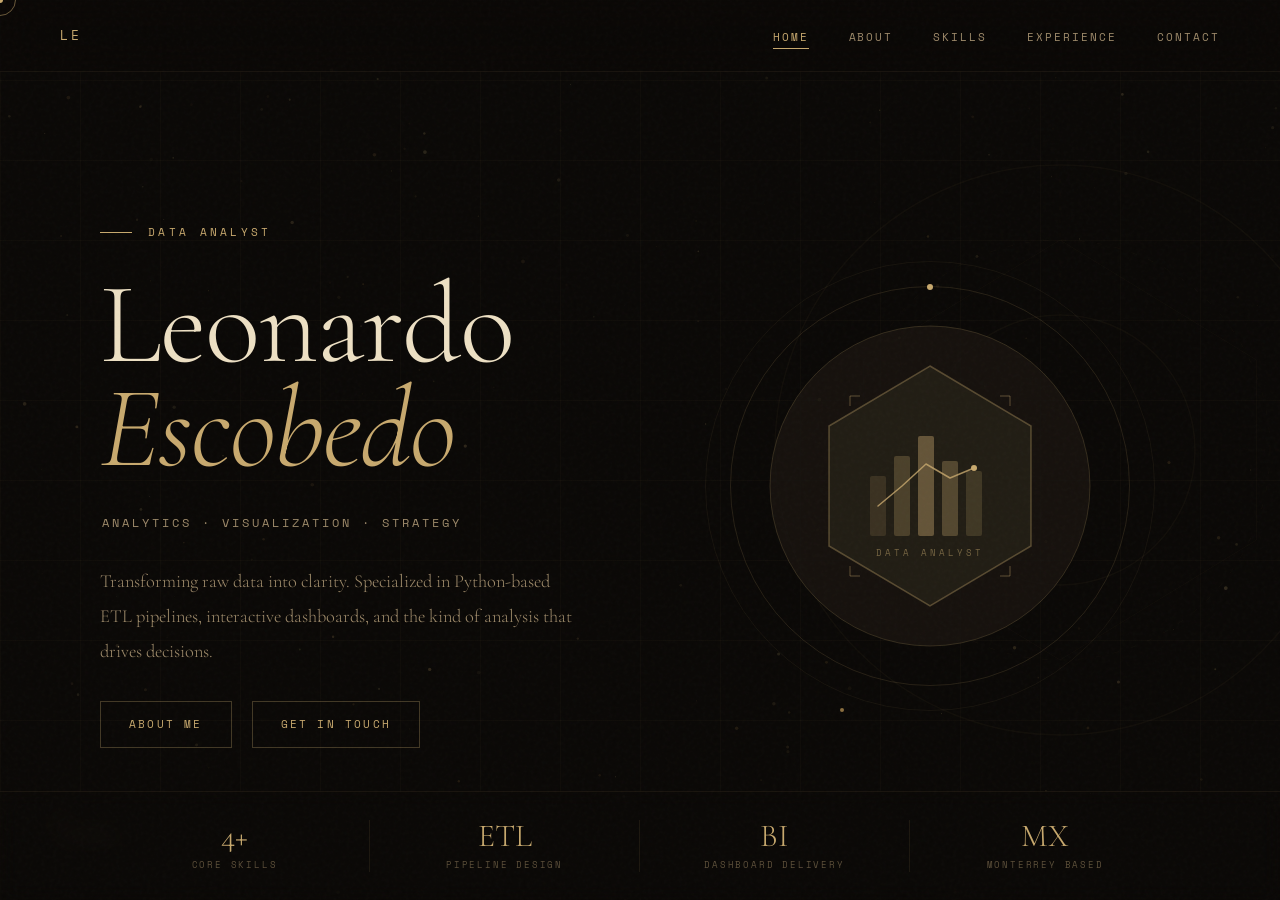
==== index.html @ c77898d9 "init: portafolio" ====
<!DOCTYPE html>
<html lang="en">
<head>
  <meta charset="UTF-8" />
  <meta name="viewport" content="width=device-width, initial-scale=1.0" />
  <title>Leonardo Escobedo — Data Analyst</title>
  <link rel="stylesheet" href="style.css" />
  <style>
    .hero-section {
      min-height: 100vh;
      display: flex;
      align-items: center;
      position: relative;
      overflow: hidden;
      padding-top: var(--nav-height);
    }

    /* large decorative glyph */
    .hero-bg-glyph {
      position: absolute;
      right: -80px;
      top: 50%;
      transform: translateY(-50%);
      width: 600px;
      height: 600px;
      opacity: 0.04;
      pointer-events: none;
      z-index: 1;
    }

    .hero-content {
      position: relative;
      z-index: 3;
      max-width: 1200px;
      margin: 0 auto;
      padding: 0 60px;
      display: grid;
      grid-template-columns: 1fr 1fr;
      gap: 80px;
      align-items: center;
      width: 100%;
    }

    .hero-left {
      display: flex;
      flex-direction: column;
      gap: 32px;
    }

    .hero-eyebrow {
      font-family: var(--font-mono);
      font-size: 11px;
      letter-spacing: 0.3em;
      text-transform: uppercase;
      color: var(--sand);
      display: flex;
      align-items: center;
      gap: 16px;
    }

    .hero-eyebrow::before {
      content: '';
      display: block;
      width: 32px;
      height: 1px;
      background: var(--sand);
    }

    .hero-name {
      font-family: var(--font-serif);
      font-weight: 300;
      font-size: clamp(4rem, 9vw, 8rem);
      line-height: 0.9;
      color: var(--text-primary);
      letter-spacing: -0.01em;
    }

    .hero-name em {
      font-style: italic;
      color: var(--sand);
    }

    .hero-title {
      font-family: var(--font-mono);
      font-size: 12px;
      letter-spacing: 0.25em;
      text-transform: uppercase;
      color: var(--text-secondary);
      padding-left: 2px;
    }

    .hero-desc {
      font-family: var(--font-serif);
      font-size: 1.15rem;
      color: var(--text-secondary);
      line-height: 1.9;
      max-width: 480px;
    }

    .hero-cta {
      display: flex;
      gap: 20px;
      flex-wrap: wrap;
    }

    /* geometric avatar */
    .hero-right {
      display: flex;
      justify-content: center;
      align-items: center;
      position: relative;
    }

    .geo-avatar {
      position: relative;
      width: 340px;
      height: 340px;
    }

    .geo-avatar svg {
      width: 100%;
      height: 100%;
    }

    /* orbiting ring */
    .orbit-ring {
      position: absolute;
      inset: -30px;
      border: 1px solid rgba(200, 169, 110, 0.15);
      border-radius: 50%;
      animation: orbit 18s linear infinite;
    }

    .orbit-ring::after {
      content: '';
      position: absolute;
      width: 6px;
      height: 6px;
      background: var(--sand);
      border-radius: 50%;
      top: -3px;
      left: 50%;
      transform: translateX(-50%);
    }

    .orbit-ring-2 {
      position: absolute;
      inset: -55px;
      border: 1px solid rgba(200, 169, 110, 0.07);
      border-radius: 50%;
      animation: orbit 28s linear infinite reverse;
    }

    .orbit-ring-2::after {
      content: '';
      position: absolute;
      width: 4px;
      height: 4px;
      background: var(--sand-dim);
      border-radius: 50%;
      bottom: -2px;
      left: 30%;
    }

    @keyframes orbit {
      from { transform: rotate(0deg); }
      to   { transform: rotate(360deg); }
    }

    /* scroll hint */
    .scroll-hint {
      position: absolute;
      bottom: 40px;
      left: 60px;
      font-family: var(--font-mono);
      font-size: 10px;
      letter-spacing: 0.2em;
      text-transform: uppercase;
      color: var(--text-dim);
      display: flex;
      align-items: center;
      gap: 12px;
      z-index: 3;
    }

    .scroll-hint-line {
      width: 1px;
      height: 48px;
      background: linear-gradient(to bottom, var(--sand-dim), transparent);
      animation: scrollPulse 2s ease-in-out infinite;
    }

    @keyframes scrollPulse {
      0%, 100% { opacity: 0.4; }
      50% { opacity: 1; }
    }

    /* hero entrance animation */
    .hero-eyebrow  { animation: fadeUp 0.8s ease both 0.2s; }
    .hero-name     { animation: fadeUp 0.9s ease both 0.35s; }
    .hero-title    { animation: fadeUp 0.8s ease both 0.5s; }
    .hero-desc     { animation: fadeUp 0.8s ease both 0.65s; }
    .hero-cta      { animation: fadeUp 0.8s ease both 0.8s; }
    .geo-avatar    { animation: fadeIn 1.2s ease both 0.5s; }

    @keyframes fadeUp {
      from { opacity: 0; transform: translateY(28px); }
      to   { opacity: 1; transform: translateY(0); }
    }

    @keyframes fadeIn {
      from { opacity: 0; }
      to   { opacity: 1; }
    }

    /* stat strip */
    .stat-strip {
      position: absolute;
      bottom: 0;
      left: 0;
      right: 0;
      border-top: 1px solid rgba(200, 169, 110, 0.08);
      background: rgba(10, 8, 6, 0.5);
      backdrop-filter: blur(10px);
      display: flex;
      justify-content: center;
      z-index: 3;
    }

    .stat-strip-inner {
      max-width: 1200px;
      width: 100%;
      padding: 28px 60px;
      display: grid;
      grid-template-columns: repeat(4, 1fr);
      gap: 0;
    }

    .stat-item {
      text-align: center;
      padding: 0 20px;
      border-right: 1px solid rgba(200, 169, 110, 0.1);
      animation: fadeUp 0.8s ease both;
    }

    .stat-item:last-child { border-right: none; }
    .stat-item:nth-child(1) { animation-delay: 1s; }
    .stat-item:nth-child(2) { animation-delay: 1.1s; }
    .stat-item:nth-child(3) { animation-delay: 1.2s; }
    .stat-item:nth-child(4) { animation-delay: 1.3s; }

    .stat-number {
      font-family: var(--font-serif);
      font-size: 2rem;
      color: var(--sand);
      font-weight: 300;
      display: block;
      line-height: 1;
    }

    .stat-label {
      font-family: var(--font-mono);
      font-size: 9px;
      letter-spacing: 0.2em;
      text-transform: uppercase;
      color: var(--text-dim);
      margin-top: 6px;
      display: block;
    }

    @media (max-width: 768px) {
      .hero-content { grid-template-columns: 1fr; gap: 40px; padding: 0 24px; }
      .hero-right { display: none; }
      .stat-strip-inner { grid-template-columns: repeat(2, 1fr); padding: 20px 24px; }
      .scroll-hint { left: 24px; }
    }
  </style>
</head>
<body>

  <!-- Cursor -->
  <div class="cursor cursor-dot" style="position:fixed;z-index:9999;pointer-events:none;"></div>
  <div class="cursor cursor-ring" style="position:fixed;z-index:9998;pointer-events:none;"></div>

  <!-- Sand particles -->
  <canvas id="sand-canvas"></canvas>

  <!-- Navigation -->
  <nav>
    <a href="index.html" class="nav-logo">LE</a>
    <ul class="nav-links">
      <li><a href="index.html">Home</a></li>
      <li><a href="about.html">About</a></li>
      <li><a href="skills.html">Skills</a></li>
      <li><a href="experience.html">Experience</a></li>
      <li><a href="contact.html">Contact</a></li>
    </ul>
  </nav>

  <!-- Hero -->
  <section class="hero-section page">
    <div class="grid-bg"></div>

    <!-- decorative SVG glyph background -->
    <svg class="hero-bg-glyph" viewBox="0 0 400 400" fill="none" xmlns="http://www.w3.org/2000/svg">
      <circle cx="200" cy="200" r="190" stroke="#C8A96E" stroke-width="1"/>
      <circle cx="200" cy="200" r="140" stroke="#C8A96E" stroke-width="0.5" stroke-dasharray="4 8"/>
      <circle cx="200" cy="200" r="90"  stroke="#C8A96E" stroke-width="1"/>
      <line x1="10" y1="200" x2="390" y2="200" stroke="#C8A96E" stroke-width="0.5" stroke-dasharray="3 6"/>
      <line x1="200" y1="10" x2="200" y2="390" stroke="#C8A96E" stroke-width="0.5" stroke-dasharray="3 6"/>
      <polygon points="200,60 331,140 331,260 200,340 69,260 69,140" stroke="#C8A96E" stroke-width="0.5" fill="none"/>
    </svg>

    <div class="hero-content">
      <div class="hero-left">
        <span class="hero-eyebrow">Data Analyst</span>
        <h1 class="hero-name">Leonardo<br><em>Escobedo</em></h1>
        <span class="hero-title">Analytics · Visualization · Strategy</span>
        <p class="hero-desc">
          Transforming raw data into clarity. Specialized in Python-based ETL pipelines,
          interactive dashboards, and the kind of analysis that drives decisions.
        </p>
        <div class="hero-cta">
          <a href="about.html" class="btn"><span>About me</span></a>
          <a href="contact.html" class="btn"><span>Get in touch</span></a>
        </div>
      </div>

      <div class="hero-right">
        <div class="geo-avatar">
          <div class="orbit-ring"></div>
          <div class="orbit-ring-2"></div>
          <svg viewBox="0 0 340 340" fill="none" xmlns="http://www.w3.org/2000/svg">
            <!-- background circle -->
            <circle cx="170" cy="170" r="160" fill="rgba(26,21,16,0.8)" stroke="rgba(200,169,110,0.2)" stroke-width="1"/>
            <!-- inner hexagon -->
            <polygon points="170,50 271,110 271,230 170,290 69,230 69,110"
              fill="rgba(35,30,22,0.9)" stroke="rgba(200,169,110,0.35)" stroke-width="1.5"/>
            <!-- data bars decorative -->
            <rect x="110" y="160" width="16" height="60" fill="rgba(200,169,110,0.15)" rx="2"/>
            <rect x="134" y="140" width="16" height="80" fill="rgba(200,169,110,0.25)" rx="2"/>
            <rect x="158" y="120" width="16" height="100" fill="rgba(200,169,110,0.4)" rx="2"/>
            <rect x="182" y="145" width="16" height="75" fill="rgba(200,169,110,0.3)" rx="2"/>
            <rect x="206" y="155" width="16" height="65" fill="rgba(200,169,110,0.18)" rx="2"/>
            <!-- trend line -->
            <polyline points="118,190 142,170 166,148 190,162 214,152"
              stroke="rgba(200,169,110,0.8)" stroke-width="1.5" fill="none" stroke-linecap="round" stroke-linejoin="round"/>
            <!-- dot on trend line -->
            <circle cx="214" cy="152" r="3" fill="var(--sand)"/>
            <!-- label -->
            <text x="170" y="240" text-anchor="middle"
              font-family="'Space Mono', monospace" font-size="9" fill="rgba(200,169,110,0.5)" letter-spacing="3">DATA ANALYST</text>
            <!-- corner marks -->
            <line x1="90" y1="80" x2="100" y2="80" stroke="rgba(200,169,110,0.4)" stroke-width="1"/>
            <line x1="90" y1="80" x2="90" y2="90" stroke="rgba(200,169,110,0.4)" stroke-width="1"/>
            <line x1="250" y1="80" x2="240" y2="80" stroke="rgba(200,169,110,0.4)" stroke-width="1"/>
            <line x1="250" y1="80" x2="250" y2="90" stroke="rgba(200,169,110,0.4)" stroke-width="1"/>
            <line x1="90" y1="260" x2="100" y2="260" stroke="rgba(200,169,110,0.4)" stroke-width="1"/>
            <line x1="90" y1="260" x2="90" y2="250" stroke="rgba(200,169,110,0.4)" stroke-width="1"/>
            <line x1="250" y1="260" x2="240" y2="260" stroke="rgba(200,169,110,0.4)" stroke-width="1"/>
            <line x1="250" y1="260" x2="250" y2="250" stroke="rgba(200,169,110,0.4)" stroke-width="1"/>
          </svg>
        </div>
      </div>
    </div>

    <!-- scroll hint -->
    <div class="scroll-hint">
      <div class="scroll-hint-line"></div>
      Scroll
    </div>

    <!-- stat strip -->
    <div class="stat-strip">
      <div class="stat-strip-inner">
        <div class="stat-item">
          <span class="stat-number">4+</span>
          <span class="stat-label">Core Skills</span>
        </div>
        <div class="stat-item">
          <span class="stat-number">ETL</span>
          <span class="stat-label">Pipeline Design</span>
        </div>
        <div class="stat-item">
          <span class="stat-number">BI</span>
          <span class="stat-label">Dashboard Delivery</span>
        </div>
        <div class="stat-item">
          <span class="stat-number">MX</span>
          <span class="stat-label">Monterrey Based</span>
        </div>
      </div>
    </div>
  </section>

  <script src="main.js"></script>
  <script>
    // cursor elements for main.js compatibility
    const cursorDot  = document.querySelector('.cursor-dot');
    const cursorRing = document.querySelector('.cursor-ring');
    document.addEventListener('mousemove', e => {
      cursorDot.style.left  = e.clientX + 'px';
      cursorDot.style.top   = e.clientY + 'px';
    });
  </script>
</body>
</html>
---- style.css ----
@import url('https://fonts.googleapis.com/css2?family=Cormorant+Garamond:ital,wght@0,300;0,400;0,600;1,300;1,400&family=Syne:wght@400;600;700;800&family=Space+Mono:wght@400;700&display=swap');

:root {
  --sand: #C8A96E;
  --sand-light: #E2C98A;
  --sand-pale: #F0DEB8;
  --sand-dim: #8B6E3F;
  --obsidian: #0A0806;
  --deep: #110E09;
  --surface: #1A1510;
  --surface2: #231E16;
  --surface3: #2E271C;
  --text-primary: #EDE0C4;
  --text-secondary: #9E8A6A;
  --text-dim: #5C4F3A;
  --accent: #C8A96E;
  --glow: rgba(200, 169, 110, 0.15);

  --font-display: 'Syne', sans-serif;
  --font-serif: 'Cormorant Garamond', serif;
  --font-mono: 'Space Mono', monospace;

  --nav-height: 72px;
  --transition: 0.4s cubic-bezier(0.25, 0.46, 0.45, 0.94);
}

*, *::before, *::after {
  margin: 0;
  padding: 0;
  box-sizing: border-box;
}

html {
  scroll-behavior: smooth;
}

body {
  background-color: var(--obsidian);
  color: var(--text-primary);
  font-family: var(--font-display);
  font-size: 16px;
  line-height: 1.6;
  overflow-x: hidden;
  cursor: none;
}

/* ── CUSTOM CURSOR ── */
.cursor {
  position: fixed;
  pointer-events: none;
  z-index: 9999;
}
.cursor-dot {
  width: 6px;
  height: 6px;
  background: var(--sand);
  border-radius: 50%;
  transform: translate(-50%, -50%);
  transition: transform 0.1s;
}
.cursor-ring {
  width: 32px;
  height: 32px;
  border: 1px solid rgba(200, 169, 110, 0.5);
  border-radius: 50%;
  transform: translate(-50%, -50%);
  transition: all 0.25s ease;
}
body:has(a:hover) .cursor-ring,
body:has(button:hover) .cursor-ring {
  width: 48px;
  height: 48px;
  border-color: var(--sand);
  background: rgba(200, 169, 110, 0.08);
}

/* ── NOISE OVERLAY ── */
body::before {
  content: '';
  position: fixed;
  inset: 0;
  background-image: url("data:image/svg+xml,%3Csvg viewBox='0 0 256 256' xmlns='http://www.w3.org/2000/svg'%3E%3Cfilter id='noise'%3E%3CfeTurbulence type='fractalNoise' baseFrequency='0.9' numOctaves='4' stitchTiles='stitch'/%3E%3C/filter%3E%3Crect width='100%25' height='100%25' filter='url(%23noise)' opacity='0.04'/%3E%3C/svg%3E");
  pointer-events: none;
  z-index: 1000;
  opacity: 0.6;
}

/* ── NAVIGATION ── */
nav {
  position: fixed;
  top: 0;
  left: 0;
  right: 0;
  height: var(--nav-height);
  z-index: 500;
  display: flex;
  align-items: center;
  justify-content: space-between;
  padding: 0 60px;
  backdrop-filter: blur(20px);
  -webkit-backdrop-filter: blur(20px);
  background: rgba(10, 8, 6, 0.7);
  border-bottom: 1px solid rgba(200, 169, 110, 0.08);
}

.nav-logo {
  font-family: var(--font-mono);
  font-size: 13px;
  color: var(--sand);
  letter-spacing: 0.2em;
  text-decoration: none;
  text-transform: uppercase;
}

.nav-links {
  display: flex;
  gap: 40px;
  list-style: none;
}

.nav-links a {
  font-family: var(--font-mono);
  font-size: 11px;
  letter-spacing: 0.18em;
  text-transform: uppercase;
  color: var(--text-secondary);
  text-decoration: none;
  position: relative;
  transition: color var(--transition);
}

.nav-links a::after {
  content: '';
  position: absolute;
  bottom: -4px;
  left: 0;
  width: 0;
  height: 1px;
  background: var(--sand);
  transition: width var(--transition);
}

.nav-links a:hover,
.nav-links a.active {
  color: var(--sand);
}

.nav-links a:hover::after,
.nav-links a.active::after {
  width: 100%;
}

/* ── PAGE WRAPPER ── */
.page {
  min-height: 100vh;
  padding-top: var(--nav-height);
  position: relative;
}

/* ── SAND PARTICLE CANVAS ── */
#sand-canvas {
  position: fixed;
  inset: 0;
  pointer-events: none;
  z-index: 0;
  opacity: 0.35;
}

/* ── SECTION CONTAINERS ── */
.container {
  max-width: 1200px;
  margin: 0 auto;
  padding: 0 60px;
  position: relative;
  z-index: 2;
}

/* ── SECTION LABEL ── */
.section-label {
  font-family: var(--font-mono);
  font-size: 10px;
  letter-spacing: 0.3em;
  text-transform: uppercase;
  color: var(--sand-dim);
  display: flex;
  align-items: center;
  gap: 16px;
  margin-bottom: 24px;
}

.section-label::before {
  content: '';
  display: block;
  width: 40px;
  height: 1px;
  background: var(--sand-dim);
}

/* ── TYPOGRAPHY ── */
h1, h2, h3 {
  font-family: var(--font-serif);
  font-weight: 300;
  letter-spacing: 0.02em;
}

h1 {
  font-size: clamp(3.5rem, 8vw, 7rem);
  line-height: 0.95;
}

h2 {
  font-size: clamp(2rem, 4vw, 3.5rem);
  line-height: 1.1;
}

h3 {
  font-size: 1.4rem;
}

p {
  font-family: var(--font-serif);
  font-size: 1.1rem;
  color: var(--text-secondary);
  font-weight: 300;
  line-height: 1.8;
}

/* ── DIVIDER ── */
.divider {
  width: 100%;
  height: 1px;
  background: linear-gradient(90deg, transparent, var(--sand-dim) 30%, var(--sand-dim) 70%, transparent);
  opacity: 0.3;
  margin: 80px 0;
}

/* ── BUTTONS ── */
.btn {
  display: inline-flex;
  align-items: center;
  gap: 12px;
  font-family: var(--font-mono);
  font-size: 11px;
  letter-spacing: 0.2em;
  text-transform: uppercase;
  color: var(--sand);
  border: 1px solid rgba(200, 169, 110, 0.3);
  padding: 14px 28px;
  text-decoration: none;
  position: relative;
  overflow: hidden;
  transition: all var(--transition);
  background: transparent;
  cursor: none;
}

.btn::before {
  content: '';
  position: absolute;
  inset: 0;
  background: var(--glow);
  transform: scaleX(0);
  transform-origin: left;
  transition: transform var(--transition);
}

.btn:hover {
  border-color: var(--sand);
  color: var(--sand-light);
}

.btn:hover::before {
  transform: scaleX(1);
}

.btn span {
  position: relative;
  z-index: 1;
}

/* ── FADE-IN ANIMATION ── */
.reveal {
  opacity: 0;
  transform: translateY(30px);
  transition: opacity 0.8s ease, transform 0.8s ease;
}

.reveal.visible {
  opacity: 1;
  transform: translateY(0);
}

.reveal-delay-1 { transition-delay: 0.1s; }
.reveal-delay-2 { transition-delay: 0.2s; }
.reveal-delay-3 { transition-delay: 0.3s; }
.reveal-delay-4 { transition-delay: 0.4s; }
.reveal-delay-5 { transition-delay: 0.5s; }

/* ── HORIZONTAL RULE GLYPH ── */
.glyph-line {
  display: flex;
  align-items: center;
  gap: 20px;
  color: var(--sand-dim);
  font-size: 0.7rem;
  margin: 40px 0;
}

.glyph-line::before,
.glyph-line::after {
  content: '';
  flex: 1;
  height: 1px;
  background: linear-gradient(90deg, transparent, var(--sand-dim));
}

.glyph-line::after {
  background: linear-gradient(90deg, var(--sand-dim), transparent);
}

/* ── GRID BACKGROUND ── */
.grid-bg {
  position: absolute;
  inset: 0;
  background-image:
    linear-gradient(rgba(200, 169, 110, 0.03) 1px, transparent 1px),
    linear-gradient(90deg, rgba(200, 169, 110, 0.03) 1px, transparent 1px);
  background-size: 80px 80px;
  z-index: 1;
  pointer-events: none;
}

/* ── SCROLL INDICATOR ── */
.scroll-indicator {
  position: fixed;
  right: 32px;
  top: 50%;
  transform: translateY(-50%);
  display: flex;
  flex-direction: column;
  gap: 8px;
  z-index: 400;
}

.scroll-dot {
  width: 4px;
  height: 4px;
  border-radius: 50%;
  background: var(--text-dim);
  transition: all 0.3s;
  cursor: none;
}

.scroll-dot.active {
  background: var(--sand);
  transform: scale(1.5);
}

/* ── FOOTER ── */
footer {
  padding: 40px 60px;
  border-top: 1px solid rgba(200, 169, 110, 0.08);
  display: flex;
  justify-content: space-between;
  align-items: center;
  position: relative;
  z-index: 2;
}

footer p {
  font-family: var(--font-mono);
  font-size: 10px;
  letter-spacing: 0.15em;
  color: var(--text-dim);
}

/* ── RESPONSIVE ── */
@media (max-width: 768px) {
  nav { padding: 0 24px; }
  .container { padding: 0 24px; }
  .nav-links { gap: 20px; }
  footer { padding: 32px 24px; flex-direction: column; gap: 12px; }
}
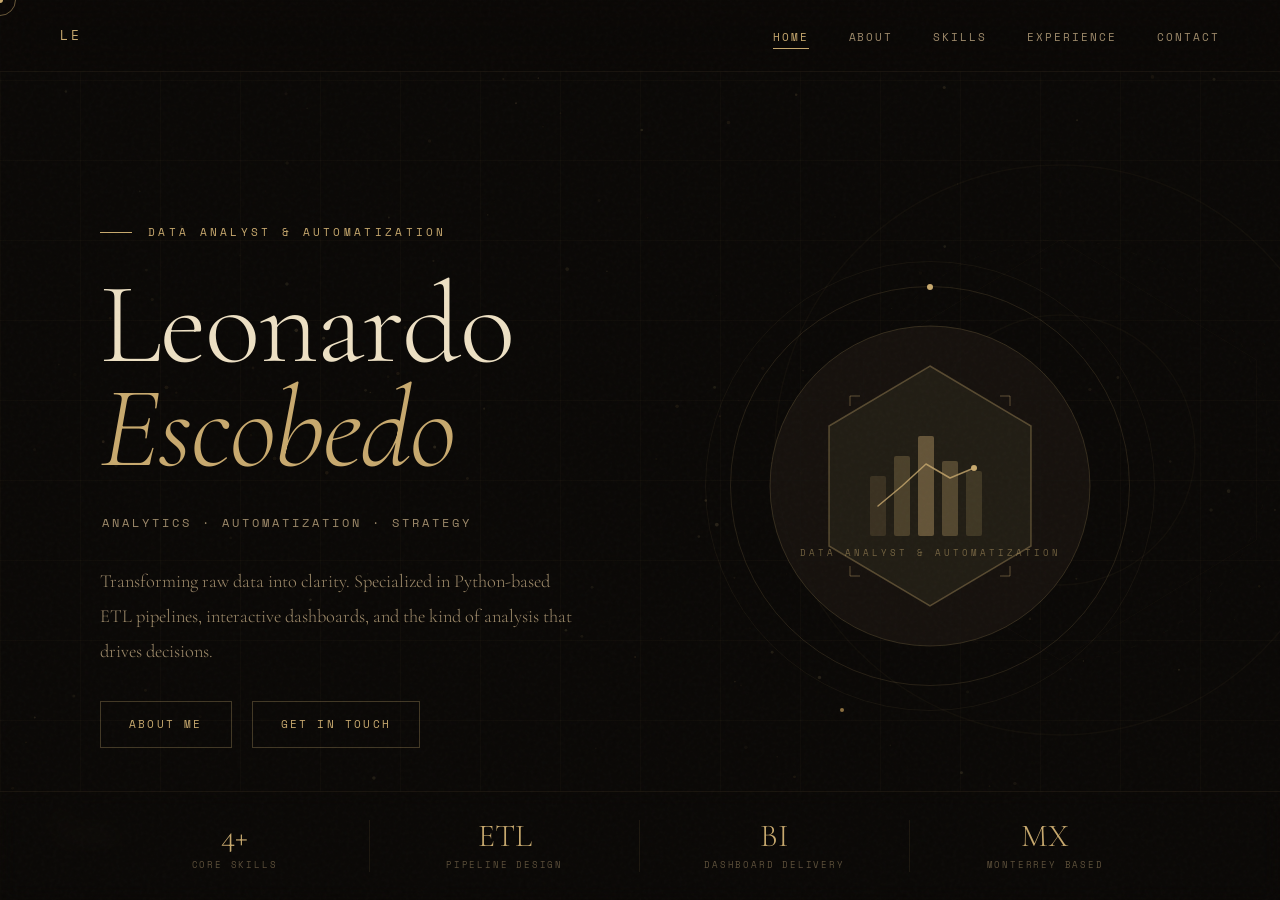
==== commit 6b678b4e: "Update role to Data Analyst & Automatization, add Schneider Electric internship, add automation tool" ====
--- a/index.html
+++ b/index.html
@@ -3,7 +3,7 @@
 <head>
   <meta charset="UTF-8" />
   <meta name="viewport" content="width=device-width, initial-scale=1.0" />
-  <title>Leonardo Escobedo — Data Analyst</title>
+  <title>Leonardo Escobedo — Data Analyst & Automatization</title>
   <link rel="stylesheet" href="style.css" />
   <style>
     .hero-section {
@@ -313,9 +313,9 @@
 
     <div class="hero-content">
       <div class="hero-left">
-        <span class="hero-eyebrow">Data Analyst</span>
+        <span class="hero-eyebrow">Data Analyst & Automatization</span>
         <h1 class="hero-name">Leonardo<br><em>Escobedo</em></h1>
-        <span class="hero-title">Analytics · Visualization · Strategy</span>
+        <span class="hero-title">Analytics · Automatization · Strategy</span>
         <p class="hero-desc">
           Transforming raw data into clarity. Specialized in Python-based ETL pipelines,
           interactive dashboards, and the kind of analysis that drives decisions.
@@ -349,7 +349,7 @@
             <circle cx="214" cy="152" r="3" fill="var(--sand)"/>
             <!-- label -->
             <text x="170" y="240" text-anchor="middle"
-              font-family="'Space Mono', monospace" font-size="9" fill="rgba(200,169,110,0.5)" letter-spacing="3">DATA ANALYST</text>
+              font-family="'Space Mono', monospace" font-size="9" fill="rgba(200,169,110,0.5)" letter-spacing="3">DATA ANALYST & AUTOMATIZATION</text>
             <!-- corner marks -->
             <line x1="90" y1="80" x2="100" y2="80" stroke="rgba(200,169,110,0.4)" stroke-width="1"/>
             <line x1="90" y1="80" x2="90" y2="90" stroke="rgba(200,169,110,0.4)" stroke-width="1"/>
